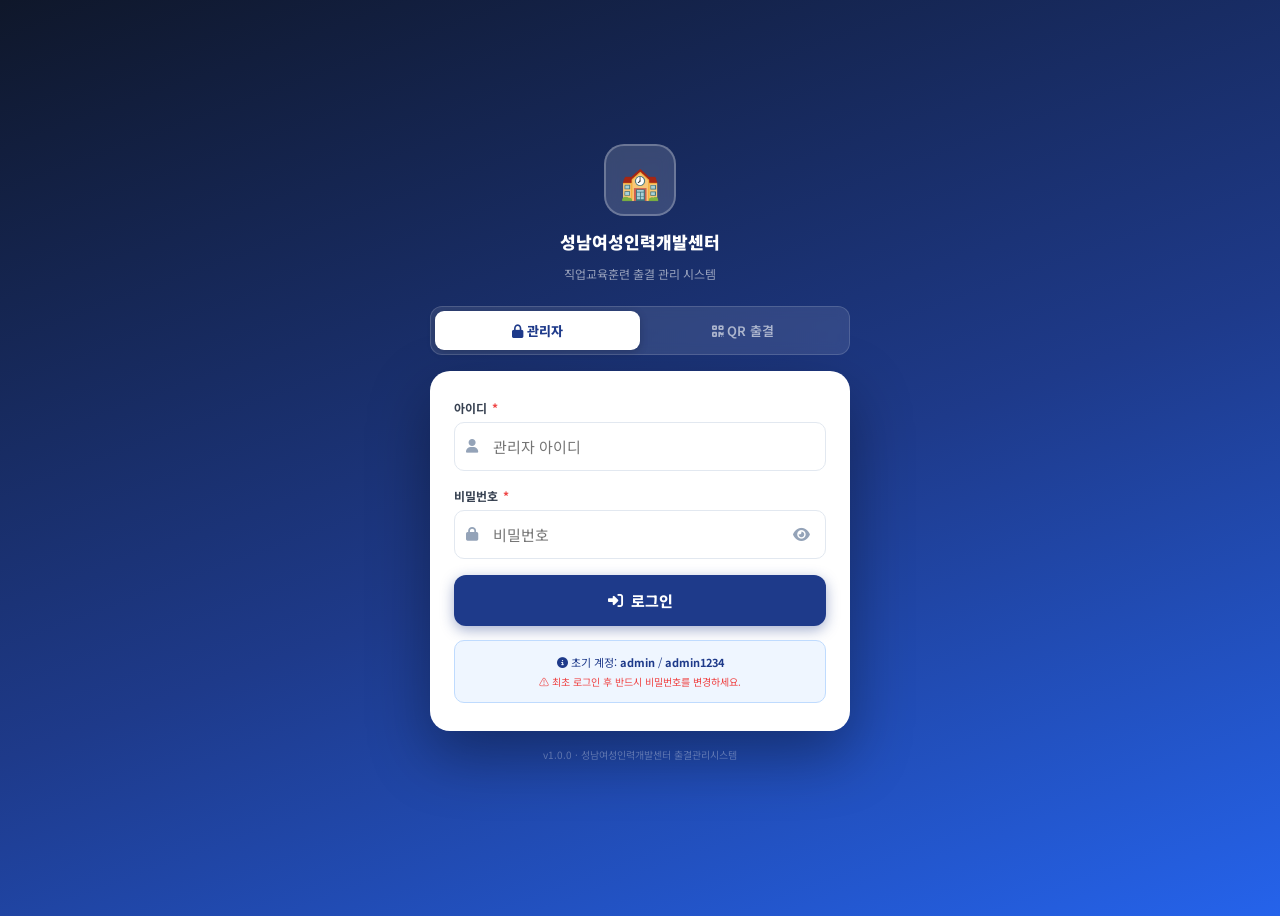
==== login.html @ 6527099a "Add files via upload" ====
<!DOCTYPE html>
<html lang="ko">
<head>
  <meta charset="UTF-8"/>
  <meta name="viewport" content="width=device-width,initial-scale=1,maximum-scale=1,user-scalable=no"/>
  <title>로그인 - 성남여성인력개발센터 출결시스템</title>
  <link rel="manifest" href="manifest.json"/>
  <meta name="apple-mobile-web-app-capable" content="yes"/>
  <meta name="apple-mobile-web-app-status-bar-style" content="black-translucent"/>
  <meta name="theme-color" content="#1e3a8a"/>
  <link rel="preconnect" href="https://fonts.googleapis.com"/>
  <link href="https://fonts.googleapis.com/css2?family=Noto+Sans+KR:wght@400;500;600;700;800;900&display=swap" rel="stylesheet"/>
  <link rel="stylesheet" href="https://cdn.jsdelivr.net/npm/@fortawesome/fontawesome-free@6.4.0/css/all.min.css"/>
  <link rel="stylesheet" href="css/style.css"/>
  <style>
    /* ── 모바일 우선 로그인 레이아웃 ── */
    *, *::before, *::after { box-sizing: border-box; }

    body {
      min-height: 100dvh;
      background: linear-gradient(160deg, #0f172a 0%, #1e3a8a 55%, #2563eb 100%);
      display: flex; align-items: center; justify-content: center;
      padding: 16px;
      font-family: 'Noto Sans KR', sans-serif;
    }

    .login-container {
      width: 100%; max-width: 420px;
    }

    /* 로고 영역 */
    .login-header {
      text-align: center; margin-bottom: 24px;
    }
    .login-logo-icon {
      width: 72px; height: 72px;
      background: rgba(255,255,255,.15);
      backdrop-filter: blur(8px);
      border: 2px solid rgba(255,255,255,.25);
      border-radius: 20px;
      display: flex; align-items: center; justify-content: center;
      margin: 0 auto 14px;
      font-size: 32px;
    }
    .login-header h1 {
      font-size: 17px; font-weight: 900; color: white;
      line-height: 1.4;
    }
    .login-header p {
      font-size: 12px; color: rgba(255,255,255,.55); margin-top: 4px;
    }

    /* 탭 */
    .tab-switch {
      display: flex; background: rgba(255,255,255,.1);
      backdrop-filter: blur(6px);
      border-radius: 12px; padding: 4px; margin-bottom: 16px;
      border: 1px solid rgba(255,255,255,.15);
    }
    .tab-switch button {
      flex: 1; padding: 10px 8px; border: none; background: none;
      font-size: 13px; font-weight: 600; color: rgba(255,255,255,.6);
      border-radius: 9px; cursor: pointer; transition: all .2s;
      font-family: 'Noto Sans KR', sans-serif;
    }
    .tab-switch button.active {
      background: white; color: #1e3a8a; font-weight: 800;
      box-shadow: 0 2px 8px rgba(0,0,0,.2);
    }

    /* 메인 카드 */
    .login-card {
      background: white; border-radius: 20px;
      padding: 28px 24px;
      box-shadow: 0 24px 60px rgba(0,0,0,.35);
    }

    /* 입력 필드 */
    .field-group { margin-bottom: 16px; }
    .field-label {
      display: block; font-size: 12px; font-weight: 700;
      color: #374151; margin-bottom: 6px;
    }
    .field-label .req { color: #ef4444; margin-left: 2px; }
    .field-input-wrap { position: relative; }
    .field-icon {
      position: absolute; left: 12px; top: 50%; transform: translateY(-50%);
      color: #94a3b8; font-size: 14px; pointer-events: none;
    }
    .field-input {
      width: 100%; padding: 13px 14px 13px 38px;
      border: 1.5px solid #e2e8f0; border-radius: 10px;
      font-size: 15px; font-family: 'Noto Sans KR', sans-serif;
      color: #1e293b; outline: none; transition: border-color .2s;
      -webkit-appearance: none;
    }
    .field-input:focus { border-color: #1e3a8a; }
    .field-input.no-icon { padding-left: 14px; }
    .pw-toggle {
      position: absolute; right: 10px; top: 50%; transform: translateY(-50%);
      background: none; border: none; color: #94a3b8; padding: 4px 6px;
      cursor: pointer; font-size: 15px;
    }

    /* 에러 */
    .field-error {
      display: none; align-items: center; gap: 6px;
      background: #fff1f2; border: 1px solid #fca5a5;
      border-radius: 8px; padding: 10px 12px;
      font-size: 12px; color: #dc2626; margin-bottom: 12px;
    }
    .field-error.show { display: flex; }

    /* 버튼 */
    .btn-login {
      width: 100%; padding: 15px; border: none; border-radius: 12px;
      background: #1e3a8a; color: white;
      font-size: 15px; font-weight: 800;
      cursor: pointer; transition: all .2s;
      display: flex; align-items: center; justify-content: center; gap: 8px;
      font-family: 'Noto Sans KR', sans-serif;
      box-shadow: 0 4px 14px rgba(30,58,138,.4);
    }
    .btn-login:active { transform: scale(.98); }
    .btn-login:disabled { opacity: .65; cursor: not-allowed; }
    .btn-login.participant {
      background: linear-gradient(135deg, #7c3aed, #4f46e5);
      box-shadow: 0 4px 14px rgba(79,70,229,.4);
    }

    /* 힌트 박스 */
    .hint-box {
      margin-top: 14px; padding: 12px 14px;
      background: #eff6ff; border: 1px solid #bfdbfe;
      border-radius: 10px; font-size: 11px; color: #1e3a8a;
      text-align: center; line-height: 1.7;
    }
    .hint-box .warn { color: #ef4444; font-size: 10px; }

    /* 참여자 섹션 아이콘 */
    .participant-icon-wrap {
      text-align: center; margin-bottom: 20px;
    }
    .participant-icon {
      width: 72px; height: 72px;
      background: linear-gradient(135deg, #ede9fe, #ddd6fe);
      border-radius: 18px;
      display: flex; align-items: center; justify-content: center;
      margin: 0 auto 12px;
    }
    .participant-icon i { font-size: 32px; color: #7c3aed; }
    .participant-icon-wrap p {
      font-size: 13px; color: #475569; line-height: 1.7;
    }

    /* 생년월일 입력 안내 */
    .birth-hint {
      font-size: 10px; color: #94a3b8; margin-top: 4px;
    }

    /* 스피너 */
    .spinner-sm {
      display: inline-block; width: 16px; height: 16px;
      border: 2px solid rgba(255,255,255,.3);
      border-top-color: white; border-radius: 50%;
      animation: spin .7s linear infinite;
    }
    @keyframes spin { to { transform: rotate(360deg); } }

    /* 버전 */
    .login-version {
      text-align: center; margin-top: 16px;
      font-size: 10px; color: rgba(255,255,255,.3);
    }

    /* 태블릿/PC에서는 기존 .login-wrap 스타일 유지 */
    @media (min-width: 768px) {
      body { padding: 40px 24px; }
    }
  </style>
</head>
<body>

<div class="login-container">

  <!-- 로고 -->
  <div class="login-header">
    <div class="login-logo-icon">🏫</div>
    <h1>성남여성인력개발센터</h1>
    <p>직업교육훈련 출결 관리 시스템</p>
  </div>

  <!-- 탭 전환 -->
  <div class="tab-switch">
    <button id="btnTabAdmin" class="active" onclick="switchTab('admin')">
      <i class="fa fa-lock"></i> 관리자
    </button>
    <button id="btnTabParticipant" onclick="switchTab('participant')">
      <i class="fa fa-qrcode"></i> QR 출결
    </button>
  </div>

  <!-- ── 관리자 로그인 ── -->
  <div class="login-card" id="adminCard">
    <form id="adminLoginForm" onsubmit="doAdminLogin(event)" autocomplete="on">
      <div class="field-group">
        <label class="field-label" for="adminId">아이디 <span class="req">*</span></label>
        <div class="field-input-wrap">
          <i class="fa fa-user field-icon"></i>
          <input type="text" id="adminId" class="field-input"
            placeholder="관리자 아이디"
            required autocomplete="username"
            inputmode="text"/>
        </div>
      </div>

      <div class="field-group">
        <label class="field-label" for="adminPw">비밀번호 <span class="req">*</span></label>
        <div class="field-input-wrap">
          <i class="fa fa-lock field-icon"></i>
          <input type="password" id="adminPw" class="field-input"
            placeholder="비밀번호"
            required autocomplete="current-password"/>
          <button type="button" class="pw-toggle" onclick="togglePw()">
            <i class="fa fa-eye" id="pwEyeIcon"></i>
          </button>
        </div>
      </div>

      <div class="field-error" id="adminLoginError">
        <i class="fa fa-circle-exclamation"></i>
        <span id="adminLoginErrMsg">아이디 또는 비밀번호가 올바르지 않습니다.</span>
      </div>

      <button type="submit" class="btn-login" id="adminLoginBtn">
        <i class="fa fa-sign-in-alt"></i> 로그인
      </button>
    </form>

    <div class="hint-box">
      <i class="fa fa-circle-info"></i>
      초기 계정: <strong>admin</strong> / <strong>admin1234</strong><br/>
      <span class="warn">⚠️ 최초 로그인 후 반드시 비밀번호를 변경하세요.</span>
    </div>
  </div>

  <!-- ── 참여자 QR 출결 ── -->
  <div class="login-card" id="participantCard" style="display:none;">
    <div class="participant-icon-wrap">
      <div class="participant-icon">
        <i class="fa fa-camera"></i>
      </div>
      <p>이름과 생년월일을 입력하면<br/>QR 카메라 출결 화면으로 이동합니다.</p>
    </div>

    <form id="participantLoginForm" onsubmit="doParticipantLogin(event)" autocomplete="on">
      <div class="field-group">
        <label class="field-label" for="pName">성명 <span class="req">*</span></label>
        <div class="field-input-wrap">
          <i class="fa fa-user field-icon"></i>
          <input type="text" id="pName" class="field-input"
            placeholder="이름을 입력하세요"
            required autocomplete="name"
            inputmode="text"/>
        </div>
      </div>

      <div class="field-group">
        <label class="field-label" for="pBirth">생년월일 <span class="req">*</span></label>
        <div class="field-input-wrap">
          <i class="fa fa-calendar field-icon"></i>
          <input type="text" id="pBirth" class="field-input"
            placeholder="예: 1990-01-15"
            required
            pattern="\d{4}-\d{2}-\d{2}"
            inputmode="numeric"
            autocomplete="bday"
            maxlength="10"/>
        </div>
        <div class="birth-hint">YYYY-MM-DD 형식 (숫자만 입력하면 자동 변환)</div>
      </div>

      <div class="field-error" id="pLoginError">
        <i class="fa fa-circle-exclamation"></i>
        <span id="pLoginErrMsg">정보를 확인할 수 없습니다.</span>
      </div>

      <button type="submit" class="btn-login participant" id="pLoginBtn">
        <i class="fa fa-camera"></i> QR 출결 시작
      </button>
    </form>
  </div>

  <p class="login-version">v1.0.0 · 성남여성인력개발센터 출결관리시스템</p>
</div>

<script src="js/config.js"></script>
<script src="js/utils.js"></script>
<script>
// ── 탭 전환 ──────────────────────────────────────────────────────
function switchTab(tab) {
  const isAdmin = tab === 'admin';
  document.getElementById('btnTabAdmin').classList.toggle('active', isAdmin);
  document.getElementById('btnTabParticipant').classList.toggle('active', !isAdmin);
  document.getElementById('adminCard').style.display       = isAdmin ? 'block' : 'none';
  document.getElementById('participantCard').style.display = isAdmin ? 'none'  : 'block';
  // 포커스
  setTimeout(() => {
    document.getElementById(isAdmin ? 'adminId' : 'pName').focus();
  }, 50);
}

// ── 비밀번호 보기/숨기기 ──────────────────────────────────────────
function togglePw() {
  const inp = document.getElementById('adminPw');
  const icon = document.getElementById('pwEyeIcon');
  if (inp.type === 'password') { inp.type = 'text'; icon.className = 'fa fa-eye-slash'; }
  else                         { inp.type = 'password'; icon.className = 'fa fa-eye'; }
}

// ── 생년월일 자동 하이픈 삽입 ────────────────────────────────────
document.getElementById('pBirth').addEventListener('input', function(e) {
  let v = this.value.replace(/\D/g, '');
  if (v.length >= 5)      v = v.substring(0,4) + '-' + v.substring(4);
  if (v.length >= 8)      v = v.substring(0,7) + '-' + v.substring(7);
  if (v.length > 10)      v = v.substring(0,10);
  this.value = v;
});

// ── 초기화 ────────────────────────────────────────────────────────
window.addEventListener('DOMContentLoaded', async () => {
  // 이미 로그인된 경우 리디렉션
  const session = getAuthSession();
  if (session) {
    if (session.role === 'admin' || session.role === 'staff') {
      window.location.href = 'index.html';
    } else {
      window.location.href = 'qr-check.html';
    }
    return;
  }

  // URL 파라미터 처리: ?tab=participant 이면 참여자 탭 자동 선택
  const params = new URLSearchParams(window.location.search);
  if (params.get('tab') === 'participant') {
    switchTab('participant');
  } else {
    document.getElementById('adminId').focus();
    // 관리자 계정 없으면 자동 생성 (백그라운드)
    ensureAdminExists();
  }
});

// ── 초기 관리자 자동 생성 ────────────────────────────────────────
function _sbH() {
  return {
    'Content-Type': 'application/json',
    'apikey': SUPABASE_ANON,
    'Authorization': `Bearer ${SUPABASE_ANON}`,
    'Prefer': 'return=representation'
  };
}
function _sbU(table, q='') {
  return `${SUPABASE_URL}/rest/v1/${table}${q ? '?'+q : ''}`;
}

async function ensureAdminExists() {
  try {
    const res = await fetch(_sbU('admin_users','deleted=eq.false&active=eq.true&limit=1'), { headers: _sbH() });
    if (!res.ok) return;
    const users = await res.json();
    if (!Array.isArray(users) || users.length === 0) {
      const hash = await sha256('admin1234');
      await fetch(_sbU('admin_users'), {
        method: 'POST',
        headers: _sbH(),
        body: JSON.stringify({
          id: 'admin-' + Date.now(),
          username: 'admin',
          passwordHash: hash,
          name: '관리자',
          role: 'admin',
          active: true,
          deleted: false,
          lastLoginAt: ''
        })
      });
      console.log('✅ 초기 관리자 계정 생성 완료 (admin/admin1234)');
    }
  } catch(e) {
    console.warn('관리자 초기화 실패:', e);
  }
}

// ── 관리자 로그인 ────────────────────────────────────────────────
async function doAdminLogin(e) {
  e.preventDefault();
  const btn    = document.getElementById('adminLoginBtn');
  const errDiv = document.getElementById('adminLoginError');
  const errMsg = document.getElementById('adminLoginErrMsg');
  errDiv.classList.remove('show');

  const username = document.getElementById('adminId').value.trim();
  const password = document.getElementById('adminPw').value;
  if (!username || !password) return;

  btn.disabled = true;
  btn.innerHTML = '<span class="spinner-sm"></span> 확인 중...';

  try {
    await ensureAdminExists();

    const hash = await sha256(password);
    const adminRes = await fetch(_sbU('admin_users','deleted=eq.false&active=eq.true&limit=100'), { headers: _sbH() });
    if (!adminRes.ok) throw new Error('admin_users 조회 실패: ' + adminRes.status);
    const users = await adminRes.json();

    let user = users.find(u =>
      u.username === username &&
      u.passwordHash === hash &&
      u.active !== false &&
      !u.deleted
    );

    // 해시 불일치 → admin 계정 자동 해시 재설정 (초기화 복구)
    if (!user) {
      const sameUser = users.find(u => u.username === username && u.active !== false && !u.deleted);
      if (sameUser && username === 'admin') {
        await fetch(_sbU('admin_users', `id=eq.${sameUser.id}`), {
          method: 'PATCH',
          headers: _sbH(),
          body: JSON.stringify({ passwordHash: hash })
        });
        user = { ...sameUser, passwordHash: hash };
      }
    }

    if (!user) {
      errMsg.textContent = '아이디 또는 비밀번호가 올바르지 않습니다.';
      errDiv.classList.add('show');
      btn.disabled = false;
      btn.innerHTML = '<i class="fa fa-sign-in-alt"></i> 로그인';
      return;
    }

    // 마지막 로그인 시간 업데이트
    fetch(_sbU('admin_users', `id=eq.${user.id}`), {
      method: 'PATCH',
      headers: _sbH(),
      body: JSON.stringify({ lastLoginAt: new Date().toISOString() })
    }).catch(() => {});

    setAuthSession({ id: user.id, username: user.username, name: user.name, role: user.role });
    window.location.href = 'index.html';

  } catch (err) {
    console.error('로그인 오류:', err);
    errMsg.textContent = '서버 오류가 발생했습니다. 잠시 후 다시 시도하세요.';
    errDiv.classList.add('show');
    btn.disabled = false;
    btn.innerHTML = '<i class="fa fa-sign-in-alt"></i> 로그인';
  }
}

// ── 참여자 로그인 ────────────────────────────────────────────────
async function doParticipantLogin(e) {
  e.preventDefault();
  const errDiv = document.getElementById('pLoginError');
  const errMsg = document.getElementById('pLoginErrMsg');
  const btn    = document.getElementById('pLoginBtn');
  errDiv.classList.remove('show');

  const rawName  = document.getElementById('pName').value;
  const rawBirth = document.getElementById('pBirth').value;
  const name  = rawName.replace(/[\s\u3000\u00A0\u200b]+/g, ' ').trim();
  const birth = rawBirth.replace(/[^\d]/g, '');

  if (!name || birth.length < 8) {
    errMsg.textContent = '이름과 생년월일을 올바르게 입력하세요.';
    errDiv.classList.add('show');
    return;
  }

  const birthFormatted = `${birth.substring(0,4)}-${birth.substring(4,6)}-${birth.substring(6,8)}`;

  btn.disabled = true;
  btn.innerHTML = '<span class="spinner-sm"></span> 확인 중...';

  try {
    const participants = await apiGetAll('participants');
    const active = participants.filter(pt => !pt.deleted);

    // 1차: 정확 일치
    let p = active.find(pt => pt.name === name && pt.birthDate === birthFormatted);
    // 2차: 이름 공백 무시
    if (!p) {
      const cn = name.replace(/\s+/g,'');
      p = active.find(pt => (pt.name||'').replace(/\s+/g,'') === cn && pt.birthDate === birthFormatted);
    }
    // 3차: 생년월일 숫자만
    if (!p) {
      const cn = name.replace(/\s+/g,'');
      p = active.find(pt =>
        (pt.name||'').replace(/\s+/g,'') === cn &&
        (pt.birthDate||'').replace(/[^\d]/g,'') === birth
      );
    }

    if (!p) {
      const nameOnly = active.filter(pt => (pt.name||'').replace(/\s+/g,'') === name.replace(/\s+/g,''));
      errMsg.textContent = nameOnly.length > 0
        ? '이름은 확인되었으나 생년월일이 일치하지 않습니다. 담당자에게 문의하세요.'
        : '등록된 참여자 정보를 찾을 수 없습니다. 담당자에게 문의하세요.';
      errDiv.classList.add('show');
      btn.disabled = false;
      btn.innerHTML = '<i class="fa fa-camera"></i> QR 출결 시작';
      return;
    }

    setAuthSession({ id: p.id, name: p.name, birthDate: p.birthDate, role: 'participant' });
    window.location.href = 'qr-check.html';

  } catch (err) {
    console.error('참여자 로그인 오류:', err);
    errMsg.textContent = '서버 오류가 발생했습니다. 잠시 후 다시 시도하세요.';
    errDiv.classList.add('show');
    btn.disabled = false;
    btn.innerHTML = '<i class="fa fa-camera"></i> QR 출결 시작';
  }
}
</script>
</body>
</html>
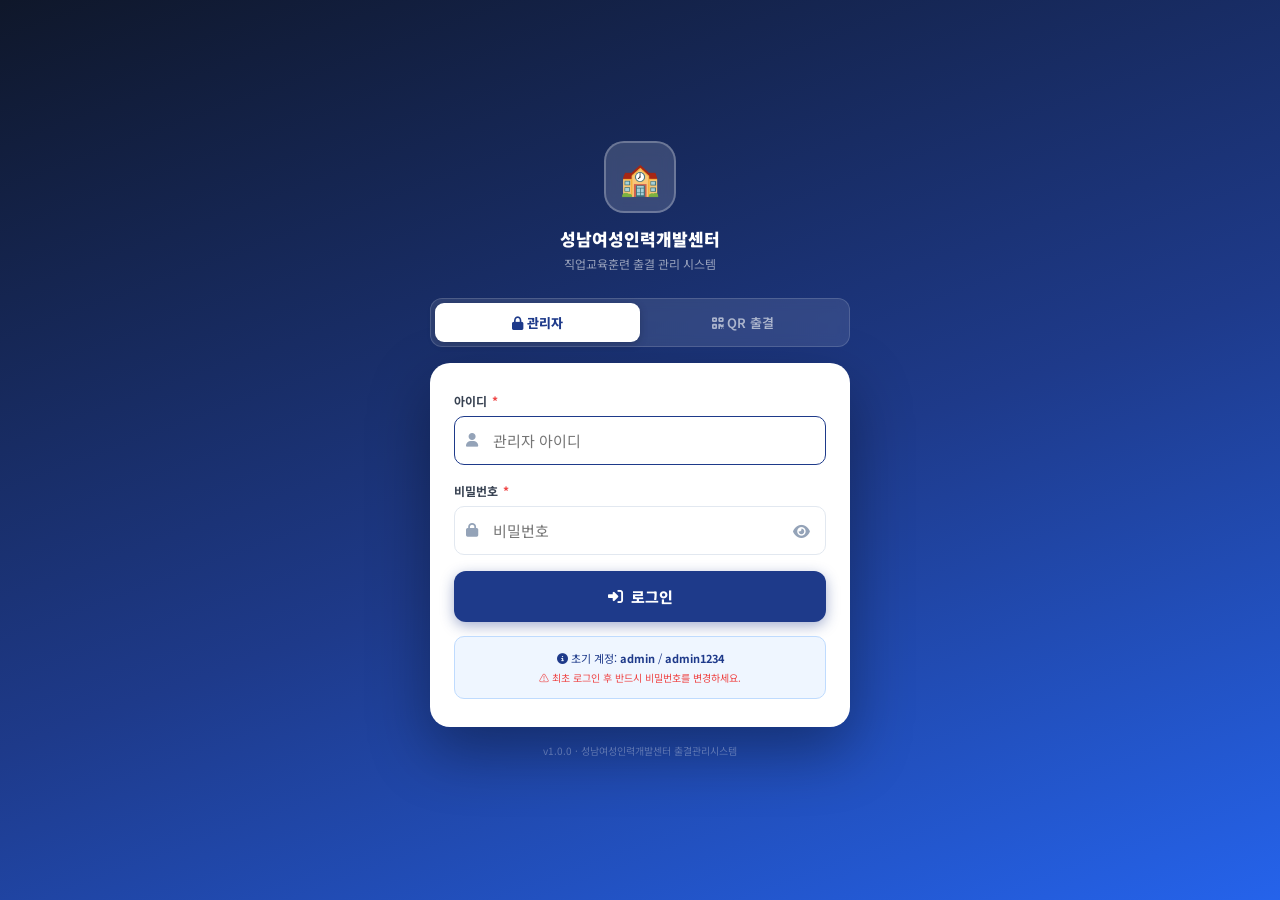
==== commit 3397d7b3: "Update login.html" ====
--- a/login.html
+++ b/login.html
@@ -377,12 +377,12 @@
         body: JSON.stringify({
           id: 'admin-' + Date.now(),
           username: 'admin',
-          passwordHash: hash,
+          passwordhash: hash,
           name: '관리자',
           role: 'admin',
           active: true,
           deleted: false,
-          lastLoginAt: ''
+          lastloginat: ''
         })
       });
       console.log('✅ 초기 관리자 계정 생성 완료 (admin/admin1234)');
@@ -417,7 +417,7 @@
 
     let user = users.find(u =>
       u.username === username &&
-      u.passwordHash === hash &&
+      (u.passwordhash === hash || u.passwordHash === hash) &&
       u.active !== false &&
       !u.deleted
     );
@@ -429,9 +429,9 @@
         await fetch(_sbU('admin_users', `id=eq.${sameUser.id}`), {
           method: 'PATCH',
           headers: _sbH(),
-          body: JSON.stringify({ passwordHash: hash })
+          body: JSON.stringify({ passwordhash: hash })
         });
-        user = { ...sameUser, passwordHash: hash };
+        user = { ...sameUser, passwordhash: hash };
       }
     }
 
@@ -447,7 +447,7 @@
     fetch(_sbU('admin_users', `id=eq.${user.id}`), {
       method: 'PATCH',
       headers: _sbH(),
-      body: JSON.stringify({ lastLoginAt: new Date().toISOString() })
+      body: JSON.stringify({ lastloginat: new Date().toISOString() })
     }).catch(() => {});
 
     setAuthSession({ id: user.id, username: user.username, name: user.name, role: user.role });
@@ -491,18 +491,18 @@
     const active = participants.filter(pt => !pt.deleted);
 
     // 1차: 정확 일치
-    let p = active.find(pt => pt.name === name && pt.birthDate === birthFormatted);
+    let p = active.find(pt => pt.name === name && (pt.birthDate||pt.birthdate) === birthFormatted);
     // 2차: 이름 공백 무시
     if (!p) {
       const cn = name.replace(/\s+/g,'');
-      p = active.find(pt => (pt.name||'').replace(/\s+/g,'') === cn && pt.birthDate === birthFormatted);
+      p = active.find(pt => (pt.name||'').replace(/\s+/g,'') === cn && (pt.birthDate||pt.birthdate) === birthFormatted);
     }
     // 3차: 생년월일 숫자만
     if (!p) {
       const cn = name.replace(/\s+/g,'');
       p = active.find(pt =>
         (pt.name||'').replace(/\s+/g,'') === cn &&
-        (pt.birthDate||'').replace(/[^\d]/g,'') === birth
+        ((pt.birthDate||pt.birthdate||'').replace(/[^\d]/g,'')) === birth
       );
     }
 
--- a/css/style.css
+++ b/css/style.css
@@ -0,0 +1,565 @@
+/* =====================================================
+   성남여성인력개발센터 직업교육훈련 출결 시스템
+   Global Stylesheet
+   ===================================================== */
+
+/* ---------- CSS Variables ---------- */
+:root {
+  --primary: #1e3a8a;
+  --primary-light: #3b82f6;
+  --primary-bg: #eff6ff;
+  --secondary: #475569;
+  --success: #16a34a;
+  --success-bg: #dcfce7;
+  --warning: #d97706;
+  --warning-bg: #fef3c7;
+  --danger: #dc2626;
+  --danger-bg: #fee2e2;
+  --info: #0891b2;
+  --info-bg: #e0f2fe;
+  --bg: #f8fafc;
+  --card-bg: #ffffff;
+  --border: #e2e8f0;
+  --border-light: #f1f5f9;
+  --text: #0f172a;
+  --text-secondary: #64748b;
+  --text-muted: #94a3b8;
+  --shadow: 0 1px 3px rgba(0,0,0,.08), 0 1px 2px rgba(0,0,0,.06);
+  --shadow-md: 0 4px 6px rgba(0,0,0,.07), 0 2px 4px rgba(0,0,0,.06);
+  --shadow-lg: 0 10px 15px rgba(0,0,0,.1), 0 4px 6px rgba(0,0,0,.05);
+  --radius: 8px;
+  --radius-lg: 12px;
+  --sidebar-width: 240px;
+  --header-height: 60px;
+  --font: 'Noto Sans KR', -apple-system, BlinkMacSystemFont, 'Segoe UI', sans-serif;
+}
+
+/* ---------- Reset & Base ---------- */
+*, *::before, *::after { box-sizing: border-box; margin: 0; padding: 0; }
+html { font-size: 14px; scroll-behavior: smooth; }
+body {
+  font-family: var(--font);
+  background: var(--bg);
+  color: var(--text);
+  line-height: 1.6;
+  min-height: 100vh;
+}
+a { color: var(--primary-light); text-decoration: none; }
+a:hover { text-decoration: underline; }
+button { cursor: pointer; font-family: var(--font); }
+input, select, textarea { font-family: var(--font); }
+table { border-collapse: collapse; }
+img { max-width: 100%; }
+
+/* ---------- Layout ---------- */
+.app-layout {
+  display: flex;
+  min-height: 100vh;
+}
+.sidebar {
+  width: var(--sidebar-width);
+  background: var(--primary);
+  color: white;
+  display: flex;
+  flex-direction: column;
+  position: fixed;
+  top: 0; left: 0;
+  height: 100vh;
+  z-index: 100;
+  transition: transform .3s;
+}
+.sidebar-logo {
+  padding: 20px 16px;
+  border-bottom: 1px solid rgba(255,255,255,.1);
+  display: flex;
+  align-items: center;
+  gap: 10px;
+}
+.sidebar-logo .logo-icon {
+  width: 36px; height: 36px;
+  background: white;
+  border-radius: 8px;
+  display: flex; align-items: center; justify-content: center;
+  flex-shrink: 0;
+}
+.sidebar-logo .logo-icon span { color: var(--primary); font-size: 18px; }
+.sidebar-logo .logo-text { font-size: 12px; font-weight: 700; line-height: 1.3; }
+.sidebar-logo .logo-sub { font-size: 10px; opacity: .7; }
+.sidebar-nav { flex: 1; padding: 12px 0; overflow-y: auto; }
+.nav-section { padding: 8px 16px 4px; font-size: 10px; text-transform: uppercase; opacity: .5; letter-spacing: .05em; }
+.nav-item {
+  display: flex; align-items: center; gap: 10px;
+  padding: 10px 16px;
+  color: rgba(255,255,255,.8);
+  font-size: 13px;
+  transition: all .2s;
+  border-left: 3px solid transparent;
+  cursor: pointer;
+  text-decoration: none;
+}
+.nav-item:hover { background: rgba(255,255,255,.1); color: white; text-decoration: none; }
+.nav-item.active { background: rgba(255,255,255,.15); color: white; border-left-color: white; font-weight: 600; }
+.nav-item i { width: 16px; text-align: center; opacity: .8; }
+.sidebar-footer {
+  padding: 16px;
+  border-top: 1px solid rgba(255,255,255,.1);
+  font-size: 12px;
+  opacity: .7;
+}
+.main-content {
+  margin-left: var(--sidebar-width);
+  flex: 1;
+  display: flex;
+  flex-direction: column;
+  min-height: 100vh;
+}
+.top-header {
+  height: var(--header-height);
+  background: white;
+  border-bottom: 1px solid var(--border);
+  display: flex;
+  align-items: center;
+  padding: 0 24px;
+  gap: 12px;
+  position: sticky;
+  top: 0; z-index: 50;
+  box-shadow: var(--shadow);
+}
+.top-header .page-title { font-size: 16px; font-weight: 700; color: var(--text); flex: 1; }
+.top-header .header-actions { display: flex; gap: 8px; align-items: center; }
+.page-body { padding: 24px; flex: 1; }
+
+/* ---------- Cards ---------- */
+.card {
+  background: var(--card-bg);
+  border: 1px solid var(--border);
+  border-radius: var(--radius-lg);
+  box-shadow: var(--shadow);
+}
+.card-header {
+  padding: 16px 20px;
+  border-bottom: 1px solid var(--border);
+  display: flex;
+  align-items: center;
+  gap: 10px;
+}
+.card-header h3 { font-size: 14px; font-weight: 700; color: var(--text); }
+.card-body { padding: 20px; }
+.card-footer {
+  padding: 12px 20px;
+  border-top: 1px solid var(--border);
+  background: var(--border-light);
+  border-radius: 0 0 var(--radius-lg) var(--radius-lg);
+}
+
+/* ---------- Stats Cards ---------- */
+.stats-grid {
+  display: grid;
+  grid-template-columns: repeat(auto-fit, minmax(180px, 1fr));
+  gap: 16px;
+  margin-bottom: 24px;
+}
+.stat-card {
+  background: white;
+  border: 1px solid var(--border);
+  border-radius: var(--radius-lg);
+  padding: 20px;
+  display: flex;
+  flex-direction: column;
+  gap: 6px;
+  box-shadow: var(--shadow);
+}
+.stat-card .stat-label { font-size: 12px; color: var(--text-secondary); font-weight: 500; }
+.stat-card .stat-value { font-size: 28px; font-weight: 800; color: var(--primary); }
+.stat-card .stat-sub { font-size: 11px; color: var(--text-muted); }
+.stat-card .stat-icon {
+  width: 40px; height: 40px;
+  border-radius: 10px;
+  display: flex; align-items: center; justify-content: center;
+  font-size: 18px;
+  margin-bottom: 4px;
+}
+
+/* ---------- Buttons ---------- */
+.btn {
+  display: inline-flex; align-items: center; gap: 6px;
+  padding: 8px 16px;
+  border-radius: var(--radius);
+  font-size: 13px;
+  font-weight: 500;
+  border: 1px solid transparent;
+  transition: all .2s;
+  white-space: nowrap;
+}
+.btn:hover { opacity: .85; transform: translateY(-1px); }
+.btn:active { transform: translateY(0); }
+.btn-primary { background: var(--primary); color: white; }
+.btn-primary:hover { background: #1e40af; }
+.btn-secondary { background: white; color: var(--text); border-color: var(--border); }
+.btn-secondary:hover { background: var(--bg); }
+.btn-success { background: var(--success); color: white; }
+.btn-warning { background: var(--warning); color: white; }
+.btn-danger { background: var(--danger); color: white; }
+.btn-info { background: var(--info); color: white; }
+.btn-sm { padding: 5px 10px; font-size: 12px; }
+.btn-lg { padding: 12px 24px; font-size: 15px; }
+.btn-block { width: 100%; justify-content: center; }
+.btn-icon { padding: 7px; border-radius: 6px; }
+.btn:disabled { opacity: .5; cursor: not-allowed; transform: none; }
+
+/* ---------- Forms ---------- */
+.form-group { display: flex; flex-direction: column; gap: 5px; }
+.form-label { font-size: 12px; font-weight: 600; color: var(--text-secondary); }
+.form-label.required::after { content: ' *'; color: var(--danger); }
+.form-control {
+  width: 100%;
+  padding: 9px 12px;
+  border: 1px solid var(--border);
+  border-radius: var(--radius);
+  font-size: 13px;
+  color: var(--text);
+  background: white;
+  transition: border-color .2s, box-shadow .2s;
+}
+.form-control:focus {
+  outline: none;
+  border-color: var(--primary-light);
+  box-shadow: 0 0 0 3px rgba(59,130,246,.1);
+}
+.form-control::placeholder { color: var(--text-muted); }
+.form-row { display: grid; grid-template-columns: repeat(auto-fit, minmax(200px, 1fr)); gap: 16px; }
+.form-hint { font-size: 11px; color: var(--text-muted); }
+.form-error { font-size: 11px; color: var(--danger); }
+
+/* ---------- Tables ---------- */
+.table-wrapper {
+  overflow-x: auto;
+  border-radius: var(--radius-lg);
+  border: 1px solid var(--border);
+  background: white;
+}
+.data-table {
+  width: 100%;
+  border-collapse: collapse;
+  font-size: 13px;
+}
+.data-table thead tr {
+  background: var(--bg);
+  border-bottom: 2px solid var(--border);
+}
+.data-table th {
+  padding: 10px 14px;
+  text-align: left;
+  font-weight: 700;
+  color: var(--text-secondary);
+  font-size: 11px;
+  text-transform: uppercase;
+  letter-spacing: .03em;
+  white-space: nowrap;
+}
+.data-table td {
+  padding: 10px 14px;
+  border-bottom: 1px solid var(--border-light);
+  color: var(--text);
+  vertical-align: middle;
+}
+.data-table tbody tr:last-child td { border-bottom: none; }
+.data-table tbody tr:hover { background: #fafbff; }
+.data-table .text-center { text-align: center; }
+.data-table .text-right { text-align: right; }
+
+/* Attendance Table specific */
+.att-table th, .att-table td { padding: 6px 8px; font-size: 11px; white-space: nowrap; }
+.att-table th { background: #f8fafc; font-size: 10px; }
+.att-table .col-name { min-width: 80px; position: sticky; left: 0; background: white; z-index: 2; box-shadow: 2px 0 4px rgba(0,0,0,.05); }
+.att-table th.col-name { background: #f8fafc; z-index: 3; }
+.att-table .col-birth { min-width: 90px; position: sticky; left: 80px; background: white; z-index: 2; box-shadow: 2px 0 4px rgba(0,0,0,.05); }
+.att-table th.col-birth { background: #f8fafc; z-index: 3; }
+.att-table .col-stat { min-width: 100px; }
+.att-table .col-rate { min-width: 80px; font-weight: 700; }
+.att-table .pass { color: var(--success); font-weight: 700; }
+.att-table .fail { color: var(--danger); font-weight: 700; }
+
+/* ---------- Status Badges ---------- */
+.status-badge {
+  display: inline-flex; align-items: center; justify-content: center;
+  min-width: 28px; height: 24px;
+  padding: 0 6px;
+  border-radius: 4px;
+  font-size: 12px;
+  font-weight: 700;
+  line-height: 1;
+}
+.badge {
+  display: inline-flex; align-items: center;
+  padding: 3px 10px;
+  border-radius: 20px;
+  font-size: 11px;
+  font-weight: 600;
+}
+.badge-primary { background: var(--primary-bg); color: var(--primary); }
+.badge-success { background: var(--success-bg); color: var(--success); }
+.badge-warning { background: var(--warning-bg); color: var(--warning); }
+.badge-danger { background: var(--danger-bg); color: var(--danger); }
+.badge-secondary { background: #f1f5f9; color: var(--secondary); }
+
+/* ---------- Modals ---------- */
+.modal-overlay {
+  display: none;
+  position: fixed; inset: 0;
+  background: rgba(0,0,0,.5);
+  z-index: 1000;
+  align-items: center; justify-content: center;
+  padding: 20px;
+}
+.modal-overlay.open { display: flex; }
+.modal {
+  background: white;
+  border-radius: var(--radius-lg);
+  box-shadow: var(--shadow-lg);
+  width: 100%;
+  max-width: 560px;
+  max-height: 90vh;
+  overflow-y: auto;
+  animation: modalIn .2s ease;
+}
+.modal-lg { max-width: 800px; }
+.modal-xl { max-width: 1100px; }
+.modal-header {
+  padding: 20px 24px 0;
+  display: flex; align-items: center; justify-content: space-between;
+}
+.modal-header h3 { font-size: 16px; font-weight: 700; }
+.modal-close {
+  background: none; border: none;
+  font-size: 20px; color: var(--text-muted);
+  padding: 4px 8px; border-radius: 4px;
+}
+.modal-close:hover { background: var(--border-light); }
+.modal-body { padding: 20px 24px; }
+.modal-footer {
+  padding: 16px 24px;
+  border-top: 1px solid var(--border);
+  display: flex; justify-content: flex-end; gap: 8px;
+}
+
+/* ---------- Tabs ---------- */
+.tabs { display: flex; border-bottom: 2px solid var(--border); gap: 0; margin-bottom: 20px; }
+.tab-btn {
+  padding: 10px 20px;
+  font-size: 13px; font-weight: 500;
+  border: none; background: none;
+  color: var(--text-secondary);
+  cursor: pointer;
+  border-bottom: 2px solid transparent;
+  margin-bottom: -2px;
+  transition: all .2s;
+}
+.tab-btn.active { color: var(--primary); border-bottom-color: var(--primary); font-weight: 700; }
+.tab-btn:hover:not(.active) { color: var(--text); background: var(--border-light); }
+.tab-panel { display: none; }
+.tab-panel.active { display: block; }
+
+/* ---------- Search & Filter Bar ---------- */
+.filter-bar {
+  display: flex; align-items: center; gap: 10px;
+  flex-wrap: wrap;
+  margin-bottom: 16px;
+}
+.search-input-wrap { position: relative; flex: 1; min-width: 200px; }
+.search-input-wrap i { position: absolute; left: 10px; top: 50%; transform: translateY(-50%); color: var(--text-muted); }
+.search-input { padding-left: 32px; }
+
+/* ---------- Progress Bar ---------- */
+.progress-bar-wrap { background: var(--border-light); border-radius: 20px; height: 8px; overflow: hidden; }
+.progress-bar-fill { height: 100%; border-radius: 20px; transition: width .4s; }
+.progress-bar-fill.pass { background: var(--success); }
+.progress-bar-fill.warn { background: var(--warning); }
+.progress-bar-fill.fail { background: var(--danger); }
+
+/* ---------- Empty State ---------- */
+.empty-state {
+  text-align: center;
+  padding: 60px 20px;
+  color: var(--text-muted);
+}
+.empty-state i { font-size: 48px; margin-bottom: 12px; display: block; opacity: .4; }
+.empty-state p { font-size: 14px; margin-bottom: 16px; }
+
+/* ---------- Breadcrumb ---------- */
+.breadcrumb { display: flex; align-items: center; gap: 6px; font-size: 12px; color: var(--text-muted); margin-bottom: 16px; }
+.breadcrumb a { color: var(--text-muted); }
+.breadcrumb a:hover { color: var(--primary-light); }
+.breadcrumb span { color: var(--text); font-weight: 600; }
+
+/* ---------- Alert ---------- */
+.alert {
+  padding: 12px 16px;
+  border-radius: var(--radius);
+  font-size: 13px;
+  display: flex; align-items: flex-start; gap: 10px;
+  margin-bottom: 16px;
+}
+.alert-info { background: var(--info-bg); color: var(--info); border: 1px solid #bae6fd; }
+.alert-success { background: var(--success-bg); color: var(--success); border: 1px solid #bbf7d0; }
+.alert-warning { background: var(--warning-bg); color: var(--warning); border: 1px solid #fde68a; }
+.alert-danger { background: var(--danger-bg); color: var(--danger); border: 1px solid #fecaca; }
+
+/* ---------- Pagination ---------- */
+.pagination { display: flex; gap: 4px; align-items: center; justify-content: center; margin-top: 16px; }
+.page-btn {
+  width: 32px; height: 32px;
+  border-radius: 6px;
+  border: 1px solid var(--border);
+  background: white;
+  font-size: 13px;
+  display: flex; align-items: center; justify-content: center;
+  cursor: pointer;
+  transition: all .2s;
+  color: var(--text);
+}
+.page-btn:hover:not(:disabled) { background: var(--primary-bg); border-color: var(--primary-light); }
+.page-btn.active { background: var(--primary); color: white; border-color: var(--primary); font-weight: 700; }
+.page-btn:disabled { opacity: .4; cursor: not-allowed; }
+
+/* ---------- Tooltip ---------- */
+[data-tooltip] { position: relative; }
+[data-tooltip]::after {
+  content: attr(data-tooltip);
+  position: absolute; bottom: 100%; left: 50%;
+  transform: translateX(-50%) translateY(-4px);
+  background: rgba(0,0,0,.8); color: white;
+  padding: 4px 8px; border-radius: 4px;
+  font-size: 11px; white-space: nowrap;
+  opacity: 0; pointer-events: none; transition: opacity .2s;
+  z-index: 100;
+}
+[data-tooltip]:hover::after { opacity: 1; }
+
+/* ---------- Loading ---------- */
+.loading-overlay {
+  position: fixed; inset: 0;
+  background: rgba(255,255,255,.8);
+  display: flex; align-items: center; justify-content: center;
+  z-index: 9000;
+}
+.spinner {
+  width: 40px; height: 40px;
+  border: 3px solid var(--border);
+  border-top-color: var(--primary);
+  border-radius: 50%;
+  animation: spin 1s linear infinite;
+}
+
+/* ---------- QR specific ---------- */
+.qr-card {
+  background: white;
+  border-radius: 16px;
+  box-shadow: var(--shadow-lg);
+  padding: 32px;
+  text-align: center;
+  max-width: 380px;
+  margin: 0 auto;
+}
+.qr-display {
+  background: #f8fafc;
+  border: 2px dashed var(--border);
+  border-radius: 12px;
+  padding: 20px;
+  margin: 20px 0;
+  display: flex; align-items: center; justify-content: center;
+  min-height: 200px;
+}
+.qr-timer {
+  font-size: 13px; color: var(--text-muted);
+  display: flex; align-items: center; gap: 6px;
+  justify-content: center;
+  margin-top: 8px;
+}
+.qr-timer .timer-val { font-weight: 700; color: var(--primary); font-size: 16px; }
+.gps-status {
+  padding: 10px 16px;
+  border-radius: var(--radius);
+  font-size: 12px;
+  font-weight: 600;
+  text-align: center;
+  margin: 8px 0;
+}
+.gps-ok { background: var(--success-bg); color: var(--success); }
+.gps-fail { background: var(--danger-bg); color: var(--danger); }
+.gps-pending { background: var(--warning-bg); color: var(--warning); }
+
+/* ---------- Login Page ---------- */
+.login-wrap {
+  min-height: 100vh;
+  display: flex; align-items: center; justify-content: center;
+  background: linear-gradient(135deg, #1e3a8a 0%, #3b82f6 100%);
+  padding: 20px;
+}
+.login-box {
+  background: white;
+  border-radius: 16px;
+  padding: 40px;
+  width: 100%;
+  max-width: 420px;
+  box-shadow: 0 20px 40px rgba(0,0,0,.15);
+}
+.login-logo { text-align: center; margin-bottom: 32px; }
+.login-logo h1 { font-size: 20px; font-weight: 800; color: var(--primary); line-height: 1.3; }
+.login-logo p { font-size: 13px; color: var(--text-muted); margin-top: 4px; }
+
+/* ---------- Responsive ---------- */
+@media (max-width: 768px) {
+  .sidebar { transform: translateX(-100%); }
+  .sidebar.open { transform: translateX(0); }
+  .main-content { margin-left: 0; }
+  .stats-grid { grid-template-columns: 1fr 1fr; }
+  .page-body { padding: 16px; }
+  .form-row { grid-template-columns: 1fr; }
+  .data-table th, .data-table td { padding: 8px 10px; }
+  .modal { max-width: 100%; margin: 0; border-radius: 12px 12px 0 0; position: fixed; bottom: 0; }
+}
+
+/* ---------- Print ---------- */
+@media print {
+  .sidebar, .top-header, .btn, .filter-bar, .pagination, .modal-overlay { display: none !important; }
+  .main-content { margin-left: 0; }
+  .page-body { padding: 0; }
+  .table-wrapper { overflow: visible; border: none; }
+  .att-table .col-name, .att-table .col-birth { position: static; }
+}
+
+/* ---------- Animations ---------- */
+@keyframes spin { to { transform: rotate(360deg); } }
+@keyframes slideIn { from { transform: translateX(20px); opacity: 0; } to { transform: translateX(0); opacity: 1; } }
+@keyframes modalIn { from { transform: scale(.95); opacity: 0; } to { transform: scale(1); opacity: 1; } }
+@keyframes fadeIn { from { opacity: 0; } to { opacity: 1; } }
+.fade-in { animation: fadeIn .3s ease; }
+
+/* ---------- Scrollbar ---------- */
+::-webkit-scrollbar { width: 6px; height: 6px; }
+::-webkit-scrollbar-track { background: transparent; }
+::-webkit-scrollbar-thumb { background: #cbd5e1; border-radius: 3px; }
+::-webkit-scrollbar-thumb:hover { background: #94a3b8; }
+
+/* ---------- Misc ---------- */
+.divider { border: none; border-top: 1px solid var(--border); margin: 16px 0; }
+.flex { display: flex; }
+.flex-center { display: flex; align-items: center; justify-content: center; }
+.gap-2 { gap: 8px; }
+.gap-3 { gap: 12px; }
+.gap-4 { gap: 16px; }
+.mt-2 { margin-top: 8px; }
+.mt-4 { margin-top: 16px; }
+.mb-2 { margin-bottom: 8px; }
+.mb-4 { margin-bottom: 16px; }
+.text-sm { font-size: 12px; }
+.text-xs { font-size: 11px; }
+.text-muted { color: var(--text-muted); }
+.text-secondary { color: var(--text-secondary); }
+.font-bold { font-weight: 700; }
+.font-semibold { font-weight: 600; }
+.w-full { width: 100%; }
+.text-right { text-align: right; }
+.text-center { text-align: center; }
+
